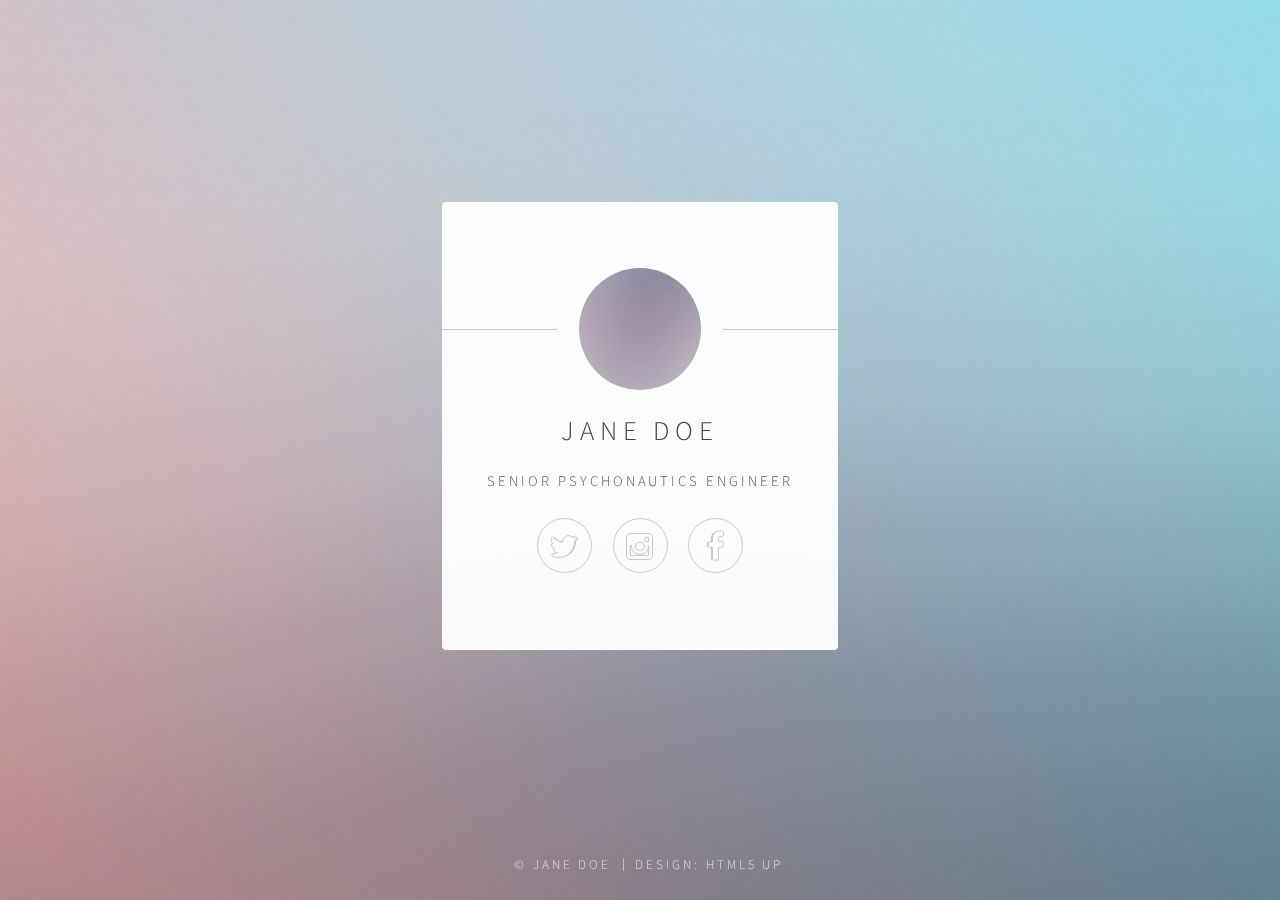
==== index.html @ 2afbfc9a "Updated" ====
<!DOCTYPE HTML>
<!--
	Identity by HTML5 UP
	html5up.net | @n33co
	Free for personal and commercial use under the CCA 3.0 license (html5up.net/license)
-->
<html>
	<head>
		<title>Identity by HTML5 UP</title>
		<meta charset="utf-8" />
		<meta name="viewport" content="width=device-width, initial-scale=1" />
		<!--[if lte IE 8]><script src="assets/js/html5shiv.js"></script><![endif]-->
		<link rel="stylesheet" href="assets/css/main.css" />
		<!--[if lte IE 9]><link rel="stylesheet" href="assets/css/ie9.css" /><![endif]-->
		<!--[if lte IE 8]><link rel="stylesheet" href="assets/css/ie8.css" /><![endif]-->
		<noscript><link rel="stylesheet" href="assets/css/noscript.css" /></noscript>
	</head>
	<body class="is-loading">

		<!-- Wrapper -->
			<div id="wrapper">

				<!-- Main -->
					<section id="main">
						<header>
							<span class="avatar"><img src="images/avatar.jpg" alt="" /></span>
							<h1>Jane Doe</h1>
							<p>Senior Psychonautics Engineer</p>
						</header>
						<!--
						<hr />
						<h2>Extra Stuff!</h2>
						<form method="post" action="#">
							<div class="field">
								<input type="text" name="name" id="name" placeholder="Name" />
							</div>
							<div class="field">
								<input type="email" name="email" id="email" placeholder="Email" />
							</div>
							<div class="field">
								<div class="select-wrapper">
									<select name="department" id="department">
										<option value="">Department</option>
										<option value="sales">Sales</option>
										<option value="tech">Tech Support</option>
										<option value="null">/dev/null</option>
									</select>
								</div>
							</div>
							<div class="field">
								<textarea name="message" id="message" placeholder="Message" rows="4"></textarea>
							</div>
							<div class="field">
								<input type="checkbox" id="human" name="human" /><label for="human">I'm a human</label>
							</div>
							<div class="field">
								<label>But are you a robot?</label>
								<input type="radio" id="robot_yes" name="robot" /><label for="robot_yes">Yes</label>
								<input type="radio" id="robot_no" name="robot" /><label for="robot_no">No</label>
							</div>
							<ul class="actions">
								<li><a href="#" class="button">Get Started</a></li>
							</ul>
						</form>
						<hr />
						-->
						<footer>
							<ul class="icons">
								<li><a href="#" class="fa-twitter">Twitter</a></li>
								<li><a href="#" class="fa-instagram">Instagram</a></li>
								<li><a href="#" class="fa-facebook">Facebook</a></li>
							</ul>
						</footer>
					</section>

				<!-- Footer -->
					<footer id="footer">
						<ul class="copyright">
							<li>&copy; Jane Doe</li>
							<li>Design: <a href="http://html5up.net">HTML5 UP</a></li>
						</ul>
					</footer>

			</div>

		<!-- Scripts -->
			<!--[if lte IE 8]><script src="assets/js/respond.min.js"></script><![endif]-->
			<script>
				if ('addEventListener' in window) {
					window.addEventListener('load', function() { document.body.className = document.body.className.replace(/\bis-loading\b/, ''); });
					document.body.className += (navigator.userAgent.match(/(MSIE|rv:11\.0)/) ? ' is-ie' : '');
				}
			</script>

	</body>
</html>
---- assets/css/main.css ----
@charset "UTF-8";
@import url(font-awesome.min.css);
@import url("http://fonts.googleapis.com/css?family=Source+Sans+Pro:300");

/*
	Identity by HTML5 UP
	html5up.net | @n33co
	Free for personal and commercial use under the CCA 3.0 license (html5up.net/license)
*/

/* Reset */

	html, body, div, span, applet, object, iframe, h1, h2, h3, h4, h5, h6, p, blockquote, pre, a, abbr, acronym, address, big, cite, code, del, dfn, em, img, ins, kbd, q, s, samp, small, strike, strong, sub, sup, tt, var, b, u, i, center, dl, dt, dd, ol, ul, li, fieldset, form, label, legend, table, caption, tbody, tfoot, thead, tr, th, td, article, aside, canvas, details, embed, figure, figcaption, footer, header, hgroup, menu, nav, output, ruby, section, summary, time, mark, audio, video {
		margin: 0;
		padding: 0;
		border: 0;
		font-size: 100%;
		font: inherit;
		vertical-align: baseline;
	}

	article, aside, details, figcaption, figure, footer, header, hgroup, menu, nav, section {
		display: block;
	}

	body {
		line-height: 1;
	}

	ol, ul {
		list-style: none;
	}

	blockquote, q {
		quotes: none;
	}

	blockquote:before, blockquote:after, q:before, q:after {
		content: '';
		content: none;
	}

	table {
		border-collapse: collapse;
		border-spacing: 0;
	}

	body {
		-webkit-text-size-adjust: none;
	}

/* Box Model */

	*, *:before, *:after {
		-moz-box-sizing: border-box;
		-webkit-box-sizing: border-box;
		box-sizing: border-box;
	}

/* Basic */

	@media screen and (max-width: 480px) {

		html, body {
			min-width: 320px;
		}

	}

	body.is-loading *, body.is-loading *:before, body.is-loading *:after {
		-moz-animation: none !important;
		-webkit-animation: none !important;
		-ms-animation: none !important;
		animation: none !important;
		-moz-transition: none !important;
		-webkit-transition: none !important;
		-ms-transition: none !important;
		transition: none !important;
	}

	html {
		height: 100%;
	}

	body {
		height: 100%;
		background-color: #ffffff;
		background-image: url("images/overlay.png"), -moz-linear-gradient(60deg, rgba(255, 165, 150, 0.5) 5%, rgba(0, 228, 255, 0.35)), url("../../images/bg.jpg");
		background-image: url("images/overlay.png"), -webkit-linear-gradient(60deg, rgba(255, 165, 150, 0.5) 5%, rgba(0, 228, 255, 0.35)), url("../../images/bg.jpg");
		background-image: url("images/overlay.png"), -ms-linear-gradient(60deg, rgba(255, 165, 150, 0.5) 5%, rgba(0, 228, 255, 0.35)), url("../../images/bg.jpg");
		background-image: url("images/overlay.png"), linear-gradient(60deg, rgba(255, 165, 150, 0.5) 5%, rgba(0, 228, 255, 0.35)), url("../../images/bg.jpg");
		background-repeat: repeat,			no-repeat,			no-repeat;
		background-size: 100px 100px, cover,				cover;
		background-position: top left,		center center,		bottom center;
		background-attachment: fixed,			fixed,				fixed;
	}

		body:after {
			content: '';
			display: block;
			position: fixed;
			top: 0;
			left: 0;
			width: 100%;
			height: inherit;
			opacity: 0;
			z-index: 1;
			background-color: #ffffff;
			background-image: url("images/overlay.png"), -moz-linear-gradient(60deg, rgba(255, 165, 150, 0.5) 5%, rgba(0, 228, 255, 0.35));
			background-image: url("images/overlay.png"), -webkit-linear-gradient(60deg, rgba(255, 165, 150, 0.5) 5%, rgba(0, 228, 255, 0.35));
			background-image: url("images/overlay.png"), -ms-linear-gradient(60deg, rgba(255, 165, 150, 0.5) 5%, rgba(0, 228, 255, 0.35));
			background-image: url("images/overlay.png"), linear-gradient(60deg, rgba(255, 165, 150, 0.5) 5%, rgba(0, 228, 255, 0.35));
			background-repeat: repeat,			no-repeat;
			background-size: 100px 100px, cover;
			background-position: top left,		center center;
			-moz-transition: opacity 1.75s ease-out;
			-webkit-transition: opacity 1.75s ease-out;
			-ms-transition: opacity 1.75s ease-out;
			transition: opacity 1.75s ease-out;
		}

		body.is-loading:after {
			opacity: 1;
		}

/* Type */

	body, input, select, textarea {
		color: #414f57;
		font-family: "Source Sans Pro", Helvetica, sans-serif;
		font-size: 14pt;
		font-weight: 300;
		line-height: 2;
		letter-spacing: 0.2em;
		text-transform: uppercase;
	}

		@media screen and (max-width: 1680px) {

			body, input, select, textarea {
				font-size: 11pt;
			}

		}

		@media screen and (max-width: 480px) {

			body, input, select, textarea {
				font-size: 10pt;
				line-height: 1.75;
			}

		}

	a {
		-moz-transition: color 0.2s ease, border-color 0.2s ease;
		-webkit-transition: color 0.2s ease, border-color 0.2s ease;
		-ms-transition: color 0.2s ease, border-color 0.2s ease;
		transition: color 0.2s ease, border-color 0.2s ease;
		color: inherit;
		text-decoration: none;
	}

		a:before {
			-moz-transition: color 0.2s ease, text-shadow 0.2s ease;
			-webkit-transition: color 0.2s ease, text-shadow 0.2s ease;
			-ms-transition: color 0.2s ease, text-shadow 0.2s ease;
			transition: color 0.2s ease, text-shadow 0.2s ease;
		}

		a:hover {
			color: #ff7496;
		}

	strong, b {
		color: #313f47;
	}

	em, i {
		font-style: italic;
	}

	p {
		margin: 0 0 1.5em 0;
	}

	h1, h2, h3, h4, h5, h6 {
		color: #313f47;
		line-height: 1.5;
		margin: 0 0 0.75em 0;
	}

		h1 a, h2 a, h3 a, h4 a, h5 a, h6 a {
			color: inherit;
			text-decoration: none;
		}

	h1 {
		font-size: 1.85em;
		letter-spacing: 0.22em;
		margin: 0 0 0.525em 0;
	}

	h2 {
		font-size: 1.25em;
	}

	h3 {
		font-size: 1em;
	}

	h4 {
		font-size: 1em;
	}

	h5 {
		font-size: 1em;
	}

	h6 {
		font-size: 1em;
	}

	@media screen and (max-width: 480px) {

		h1 {
			font-size: 1.65em;
		}

	}

	sub {
		font-size: 0.8em;
		position: relative;
		top: 0.5em;
	}

	sup {
		font-size: 0.8em;
		position: relative;
		top: -0.5em;
	}

	hr {
		border: 0;
		border-bottom: solid 1px #c8cccf;
		margin: 3em 0;
	}

/* Form */

	form {
		margin: 0 0 1.5em 0;
	}

		form > .field {
			margin: 0 0 1.5em 0;
		}

			form > .field > :last-child {
				margin-bottom: 0;
			}

	label {
		color: #313f47;
		display: block;
		font-size: 0.9em;
		margin: 0 0 0.75em 0;
	}

	input[type="text"],
	input[type="password"],
	input[type="email"],
	input[type="tel"],
	select,
	textarea {
		-moz-appearance: none;
		-webkit-appearance: none;
		-ms-appearance: none;
		appearance: none;
		border-radius: 4px;
		border: solid 1px #c8cccf;
		color: inherit;
		display: block;
		outline: 0;
		padding: 0 1em;
		text-decoration: none;
		width: 100%;
	}

		input[type="text"]:invalid,
		input[type="password"]:invalid,
		input[type="email"]:invalid,
		input[type="tel"]:invalid,
		select:invalid,
		textarea:invalid {
			box-shadow: none;
		}

		input[type="text"]:focus,
		input[type="password"]:focus,
		input[type="email"]:focus,
		input[type="tel"]:focus,
		select:focus,
		textarea:focus {
			border-color: #ff7496;
		}

	.select-wrapper {
		text-decoration: none;
		display: block;
		position: relative;
	}

		.select-wrapper:before {
			content: "";
			-moz-osx-font-smoothing: grayscale;
			-webkit-font-smoothing: antialiased;
			font-family: FontAwesome;
			font-style: normal;
			font-weight: normal;
			text-transform: none !important;
		}

		.select-wrapper:before {
			color: #c8cccf;
			display: block;
			height: 2.75em;
			line-height: 2.75em;
			pointer-events: none;
			position: absolute;
			right: 0;
			text-align: center;
			top: 0;
			width: 2.75em;
		}

		.select-wrapper select::-ms-expand {
			display: none;
		}

	input[type="text"],
	input[type="password"],
	input[type="email"],
	select {
		height: 2.75em;
	}

	textarea {
		padding: 0.75em 1em;
	}

	input[type="checkbox"],
	input[type="radio"] {
		-moz-appearance: none;
		-webkit-appearance: none;
		-ms-appearance: none;
		appearance: none;
		display: block;
		float: left;
		margin-right: -2em;
		opacity: 0;
		width: 1em;
		z-index: -1;
	}

		input[type="checkbox"] + label,
		input[type="radio"] + label {
			text-decoration: none;
			color: #414f57;
			cursor: pointer;
			display: inline-block;
			font-size: 1em;
			font-weight: 300;
			padding-left: 2.4em;
			padding-right: 0.75em;
			position: relative;
		}

			input[type="checkbox"] + label:before,
			input[type="radio"] + label:before {
				-moz-osx-font-smoothing: grayscale;
				-webkit-font-smoothing: antialiased;
				font-family: FontAwesome;
				font-style: normal;
				font-weight: normal;
				text-transform: none !important;
			}

			input[type="checkbox"] + label:before,
			input[type="radio"] + label:before {
				border-radius: 4px;
				border: solid 1px #c8cccf;
				content: '';
				display: inline-block;
				height: 1.65em;
				left: 0;
				line-height: 1.58125em;
				position: absolute;
				text-align: center;
				top: 0.15em;
				width: 1.65em;
			}

		input[type="checkbox"]:checked + label:before,
		input[type="radio"]:checked + label:before {
			color: #ff7496;
			content: '\f00c';
		}

		input[type="checkbox"]:focus + label:before,
		input[type="radio"]:focus + label:before {
			border-color: #ff7496;
		}

	input[type="checkbox"] + label:before {
		border-radius: 4px;
	}

	input[type="radio"] + label:before {
		border-radius: 100%;
	}

	::-webkit-input-placeholder {
		color: #616f77 !important;
		opacity: 1.0;
	}

	:-moz-placeholder {
		color: #616f77 !important;
		opacity: 1.0;
	}

	::-moz-placeholder {
		color: #616f77 !important;
		opacity: 1.0;
	}

	:-ms-input-placeholder {
		color: #616f77 !important;
		opacity: 1.0;
	}

	.formerize-placeholder {
		color: #616f77 !important;
		opacity: 1.0;
	}

/* Icon */

	.icon {
		text-decoration: none;
		position: relative;
		border-bottom: none;
	}

		.icon:before {
			-moz-osx-font-smoothing: grayscale;
			-webkit-font-smoothing: antialiased;
			font-family: FontAwesome;
			font-style: normal;
			font-weight: normal;
			text-transform: none !important;
		}

		.icon > .label {
			display: none;
		}

/* List */

	ol {
		list-style: decimal;
		margin: 0 0 1.5em 0;
		padding-left: 1.25em;
	}

		ol li {
			padding-left: 0.25em;
		}

	ul {
		list-style: disc;
		margin: 0 0 1.5em 0;
		padding-left: 1em;
	}

		ul li {
			padding-left: 0.5em;
		}

		ul.alt {
			list-style: none;
			padding-left: 0;
		}

			ul.alt li {
				border-top: solid 1px #c8cccf;
				padding: 0.5em 0;
			}

				ul.alt li:first-child {
					border-top: 0;
					padding-top: 0;
				}

		ul.icons {
			cursor: default;
			list-style: none;
			padding-left: 0;
			margin-top: -0.675em;
		}

			ul.icons li {
				display: inline-block;
				padding: 0.675em 0.5em;
			}

				ul.icons li a {
					text-decoration: none;
					position: relative;
					display: block;
					width: 3.75em;
					height: 3.75em;
					border-radius: 100%;
					border: solid 1px #c8cccf;
					line-height: 3.75em;
					overflow: hidden;
					text-align: center;
					text-indent: 3.75em;
					white-space: nowrap;
				}

					ul.icons li a:before {
						-moz-osx-font-smoothing: grayscale;
						-webkit-font-smoothing: antialiased;
						font-family: FontAwesome;
						font-style: normal;
						font-weight: normal;
						text-transform: none !important;
					}

					ul.icons li a:before {
						color: #ffffff;
						text-shadow: 1.25px 0px 0px #c8cccf, -1.25px 0px 0px #c8cccf, 0px 1.25px 0px #c8cccf, 0px -1.25px 0px #c8cccf;
					}

					ul.icons li a:hover:before {
						text-shadow: 1.25px 0px 0px #ff7496, -1.25px 0px 0px #ff7496, 0px 1.25px 0px #ff7496, 0px -1.25px 0px #ff7496;
					}

					ul.icons li a:before {
						position: absolute;
						top: 0;
						left: 0;
						width: inherit;
						height: inherit;
						font-size: 1.85rem;
						line-height: inherit;
						text-align: center;
						text-indent: 0;
					}

					ul.icons li a:hover {
						border-color: #ff7496;
					}

			@media screen and (max-width: 480px) {

				ul.icons li a:before {
					font-size: 1.5rem;
				}

			}

		ul.actions {
			cursor: default;
			list-style: none;
			padding-left: 0;
		}

			ul.actions li {
				display: inline-block;
				padding: 0 0.75em 0 0;
				vertical-align: middle;
			}

				ul.actions li:last-child {
					padding-right: 0;
				}

	dl {
		margin: 0 0 1.5em 0;
	}

		dl dt {
			display: block;
			margin: 0 0 0.75em 0;
		}

		dl dd {
			margin-left: 1.5em;
		}

/* Button */

	input[type="submit"],
	input[type="reset"],
	input[type="button"],
	button,
	.button {
		-moz-appearance: none;
		-webkit-appearance: none;
		-ms-appearance: none;
		appearance: none;
		-moz-transition: background-color 0.2s ease-in-out, border-color 0.2s ease-in-out, color 0.2s ease-in-out;
		-webkit-transition: background-color 0.2s ease-in-out, border-color 0.2s ease-in-out, color 0.2s ease-in-out;
		-ms-transition: background-color 0.2s ease-in-out, border-color 0.2s ease-in-out, color 0.2s ease-in-out;
		transition: background-color 0.2s ease-in-out, border-color 0.2s ease-in-out, color 0.2s ease-in-out;
		display: inline-block;
		height: 2.75em;
		line-height: 2.75em;
		padding: 0 1.5em;
		background-color: transparent;
		border-radius: 4px;
		border: solid 1px #c8cccf;
		color: #414f57 !important;
		cursor: pointer;
		text-align: center;
		text-decoration: none;
		white-space: nowrap;
	}

		input[type="submit"]:hover,
		input[type="reset"]:hover,
		input[type="button"]:hover,
		button:hover,
		.button:hover {
			border-color: #ff7496;
			color: #ff7496 !important;
		}

		input[type="submit"].icon,
		input[type="reset"].icon,
		input[type="button"].icon,
		button.icon,
		.button.icon {
			padding-left: 1.35em;
		}

			input[type="submit"].icon:before,
			input[type="reset"].icon:before,
			input[type="button"].icon:before,
			button.icon:before,
			.button.icon:before {
				margin-right: 0.5em;
			}

		input[type="submit"].fit,
		input[type="reset"].fit,
		input[type="button"].fit,
		button.fit,
		.button.fit {
			display: block;
			width: 100%;
			margin: 0 0 0.75em 0;
		}

		input[type="submit"].small,
		input[type="reset"].small,
		input[type="button"].small,
		button.small,
		.button.small {
			font-size: 0.8em;
		}

		input[type="submit"].big,
		input[type="reset"].big,
		input[type="button"].big,
		button.big,
		.button.big {
			font-size: 1.35em;
		}

		input[type="submit"].disabled, input[type="submit"]:disabled,
		input[type="reset"].disabled,
		input[type="reset"]:disabled,
		input[type="button"].disabled,
		input[type="button"]:disabled,
		button.disabled,
		button:disabled,
		.button.disabled,
		.button:disabled {
			-moz-pointer-events: none;
			-webkit-pointer-events: none;
			-ms-pointer-events: none;
			pointer-events: none;
			opacity: 0.5;
		}

/* Main */

	#main {
		position: relative;
		max-width: 100%;
		min-width: 27em;
		padding: 4.5em 3em 3em 3em ;
		background: #ffffff;
		border-radius: 4px;
		cursor: default;
		opacity: 0.95;
		text-align: center;
		-moz-transform-origin: 50% 50%;
		-webkit-transform-origin: 50% 50%;
		-ms-transform-origin: 50% 50%;
		transform-origin: 50% 50%;
		-moz-transform: rotateX(0deg);
		-webkit-transform: rotateX(0deg);
		-ms-transform: rotateX(0deg);
		transform: rotateX(0deg);
		-moz-transition: opacity 1s ease, -moz-transform 1s ease;
		-webkit-transition: opacity 1s ease, -webkit-transform 1s ease;
		-ms-transition: opacity 1s ease, -ms-transform 1s ease;
		transition: opacity 1s ease, transform 1s ease;
	}

		#main .avatar {
			position: relative;
			display: block;
			margin-bottom: 1.5em;
		}

			#main .avatar img {
				display: block;
				margin: 0 auto;
				border-radius: 100%;
				box-shadow: 0 0 0 1.5em #ffffff;
			}

			#main .avatar:before {
				content: '';
				display: block;
				position: absolute;
				top: 50%;
				left: -3em;
				width: calc(100% + 6em);
				height: 1px;
				z-index: -1;
				background: #c8cccf;
			}

		@media screen and (max-width: 480px) {

			#main {
				min-width: 0;
				width: 100%;
				padding: 4em 2em 2.5em 2em ;
			}

				#main .avatar:before {
					left: -2em;
					width: calc(100% + 4em);
				}

		}

		body.is-loading #main {
			opacity: 0;
			-moz-transform: rotateX(15deg);
			-webkit-transform: rotateX(15deg);
			-ms-transform: rotateX(15deg);
			transform: rotateX(15deg);
		}

/* Footer */

	#footer {
		-moz-align-self: -moz-flex-end;
		-webkit-align-self: -webkit-flex-end;
		-ms-align-self: -ms-flex-end;
		align-self: flex-end;
		width: 100%;
		padding: 1.5em 0 0 0;
		color: rgba(255, 255, 255, 0.75);
		cursor: default;
		text-align: center;
	}

		#footer .copyright {
			margin: 0;
			padding: 0;
			font-size: 0.9em;
			list-style: none;
		}

			#footer .copyright li {
				display: inline-block;
				margin: 0 0 0 0.45em;
				padding: 0 0 0 0.85em;
				border-left: solid 1px rgba(255, 255, 255, 0.5);
				line-height: 1;
			}

				#footer .copyright li:first-child {
					border-left: 0;
				}

/* Wrapper */

	#wrapper {
		display: -moz-flex;
		display: -webkit-flex;
		display: -ms-flex;
		display: flex;
		-moz-align-items: center;
		-webkit-align-items: center;
		-ms-align-items: center;
		align-items: center;
		-moz-justify-content: space-between;
		-webkit-justify-content: space-between;
		-ms-justify-content: space-between;
		justify-content: space-between;
		-moz-flex-direction: column;
		-webkit-flex-direction: column;
		-ms-flex-direction: column;
		flex-direction: column;
		-moz-perspective: 1000px;
		-webkit-perspective: 1000px;
		-ms-perspective: 1000px;
		perspective: 1000px;
		position: relative;
		min-height: 100%;
		padding: 1.5em;
		z-index: 2;
	}

		#wrapper > * {
			z-index: 1;
		}

		#wrapper:before {
			content: '';
			display: block;
		}

		@media screen and (max-width: 360px) {

			#wrapper {
				padding: 0.75em;
			}

		}

		body.is-ie #wrapper {
			height: 100%;
		}
---- assets/css/ie9.css ----
/*
	Identity by HTML5 UP
	html5up.net | @n33co
	Free for personal and commercial use under the CCA 3.0 license (html5up.net/license)
*/

/* Basic */

	body {
		background-image: url("../../images/bg.jpg");
		background-repeat: no-repeat;
		background-size: cover;
		background-position: bottom center;
		background-attachment: fixed;
	}

		body:after {
			display: none;
		}

/* List */

	ul.icons li a:before {
		color: #c8cccf;
	}

	ul.icons li a:hover:before {
		color: #ff7496;
	}

/* Wrapper */

	#wrapper {
		text-align: center;
	}

/* Main */

	#main {
		display: inline-block;
	}
---- assets/css/ie8.css ----
/*
	Identity by HTML5 UP
	html5up.net | @n33co
	Free for personal and commercial use under the CCA 3.0 license (html5up.net/license)
*/

/* List */

	ul.icons li a {
		-ms-behavior: url("assets/js/PIE.htc");
	}

		ul.icons li a:before {
			text-align: center;
			font-size: 26px;
		}

/* Main */

	#main {
		-ms-behavior: url("assets/js/PIE.htc");
	}

		#main .avatar img {
			-ms-behavior: url("assets/js/PIE.htc");
		}

/* Footer */

	#footer {
		color: #fff;
	}

		#footer .copyright li {
			border-left: solid 1px #fff;
		}
---- assets/css/noscript.css ----
/*
	Identity by HTML5 UP
	html5up.net | @n33co
	Free for personal and commercial use under the CCA 3.0 license (html5up.net/license)
*/

/* Basic */

	body:after {
		display: none;
	}

/* Main */

	#main {
		-moz-transform: none !important;
		-webkit-transform: none !important;
		-ms-transform: none !important;
		transform: none !important;
		opacity: 1 !important;
	}
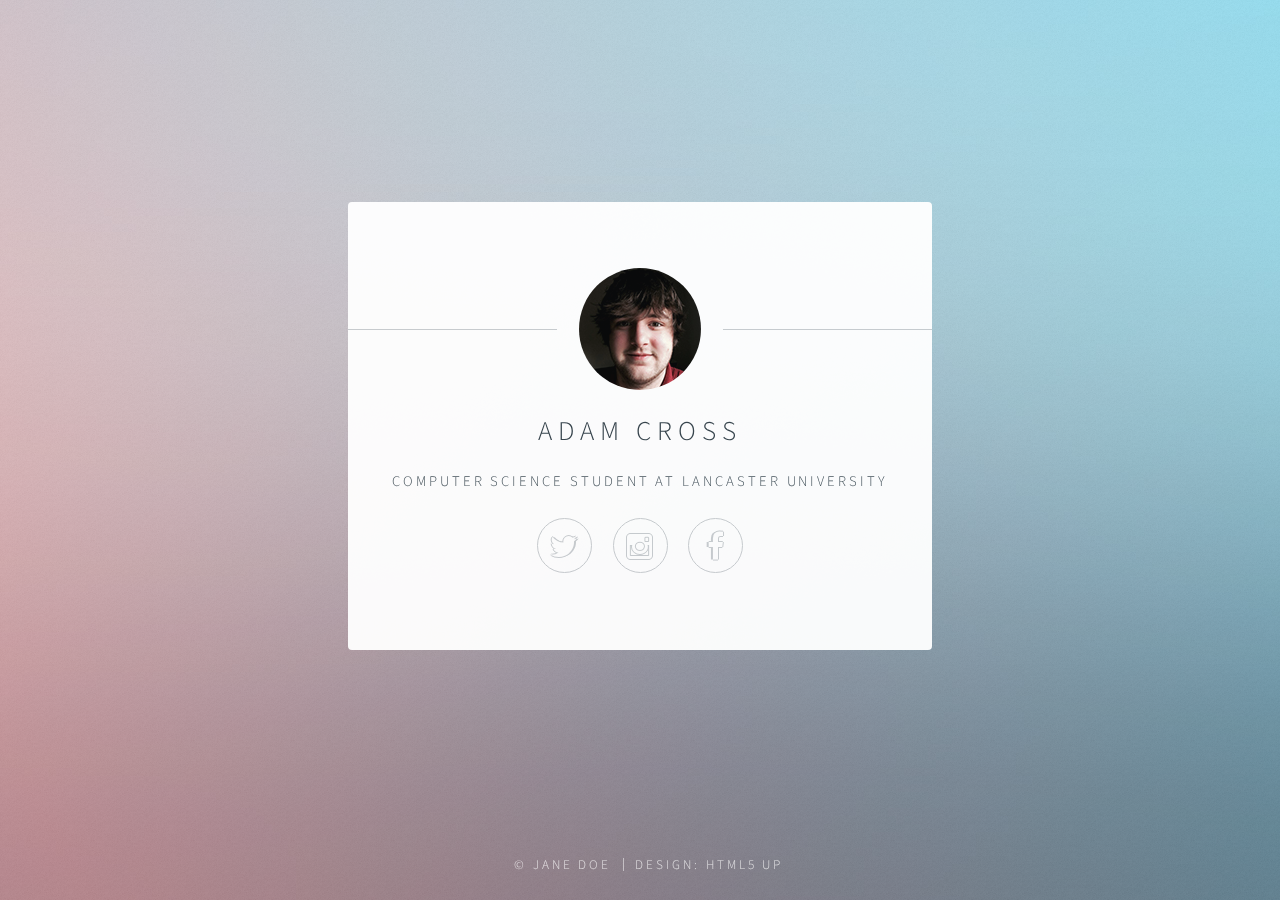
==== commit 9271ac35: "-" ====
--- a/index.html
+++ b/index.html
@@ -6,7 +6,7 @@
 -->
 <html>
 	<head>
-		<title>Identity by HTML5 UP</title>
+		<title>Adam Cross</title>
 		<meta charset="utf-8" />
 		<meta name="viewport" content="width=device-width, initial-scale=1" />
 		<!--[if lte IE 8]><script src="assets/js/html5shiv.js"></script><![endif]-->
@@ -24,8 +24,8 @@
 					<section id="main">
 						<header>
 							<span class="avatar"><img src="images/avatar.jpg" alt="" /></span>
-							<h1>Jane Doe</h1>
-							<p>Senior Psychonautics Engineer</p>
+							<h1>Adam Cross</h1>
+							<p>Computer Science Student at Lancaster University</p>
 						</header>
 						<!--
 						<hr />
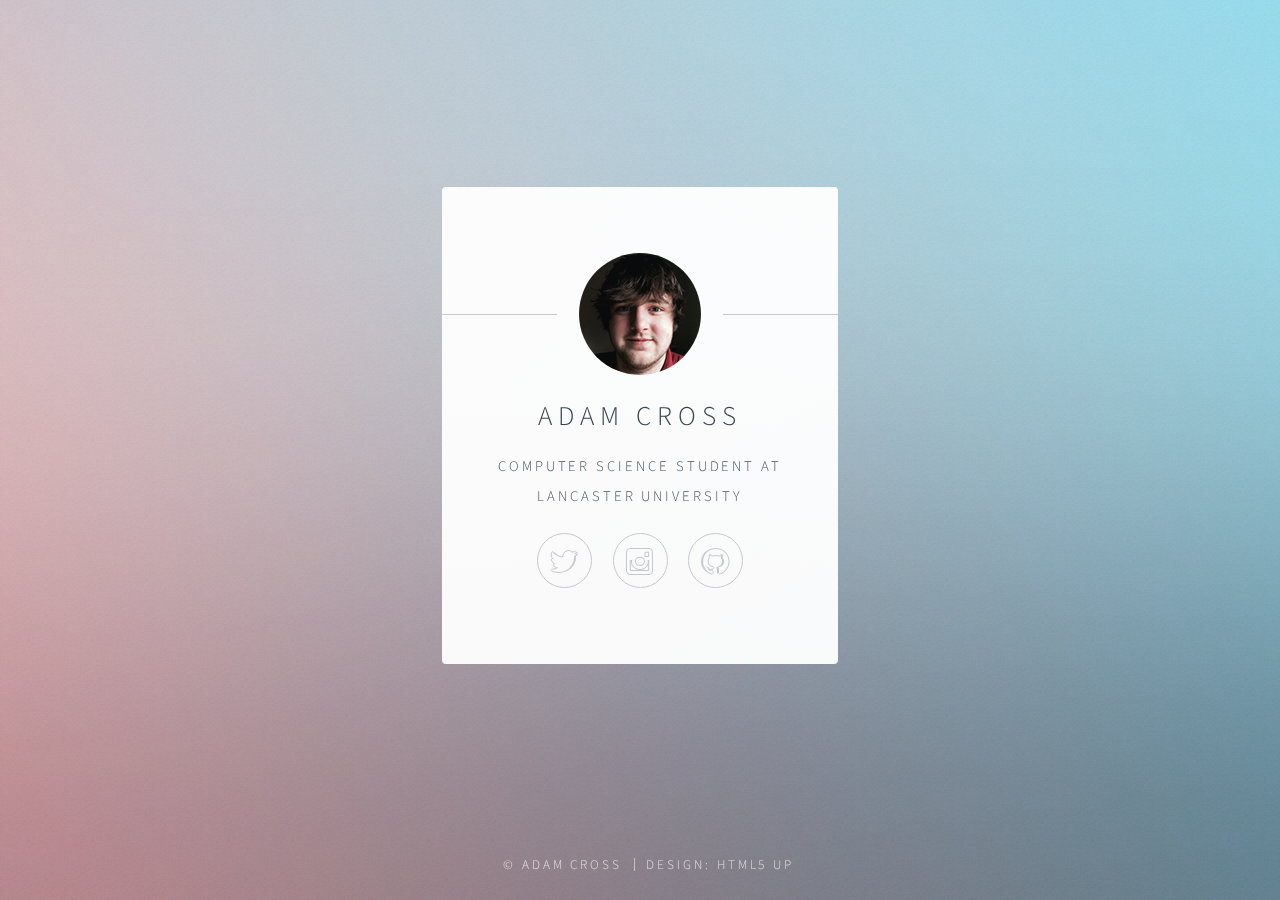
==== commit 0d7a8469: "Updated links" ====
--- a/index.html
+++ b/index.html
@@ -25,7 +25,7 @@
 						<header>
 							<span class="avatar"><img src="images/avatar.jpg" alt="" /></span>
 							<h1>Adam Cross</h1>
-							<p>Computer Science Student at Lancaster University</p>
+							<p>Computer Science Student at <br> Lancaster University</p>
 						</header>
 						<!--
 						<hr />
@@ -66,9 +66,9 @@
 						-->
 						<footer>
 							<ul class="icons">
-								<li><a href="#" class="fa-twitter">Twitter</a></li>
-								<li><a href="#" class="fa-instagram">Instagram</a></li>
-								<li><a href="#" class="fa-facebook">Facebook</a></li>
+								<li><a href="http://twitter.com/Adam_Cross_" target="_blank" class="fa-twitter">Twitter</a></li>
+								<li><a href="https://instagram.com/adam_cross_/" target="_blank" class="fa-instagram">Instagram</a></li>
+								<li><a href="http://github.com/adamdcross" target="_blank" class="fa-github">GitHub</a></li>
 							</ul>
 						</footer>
 					</section>
@@ -76,7 +76,7 @@
 				<!-- Footer -->
 					<footer id="footer">
 						<ul class="copyright">
-							<li>&copy; Jane Doe</li>
+							<li>&copy; Adam Cross</li>
 							<li>Design: <a href="http://html5up.net">HTML5 UP</a></li>
 						</ul>
 					</footer>
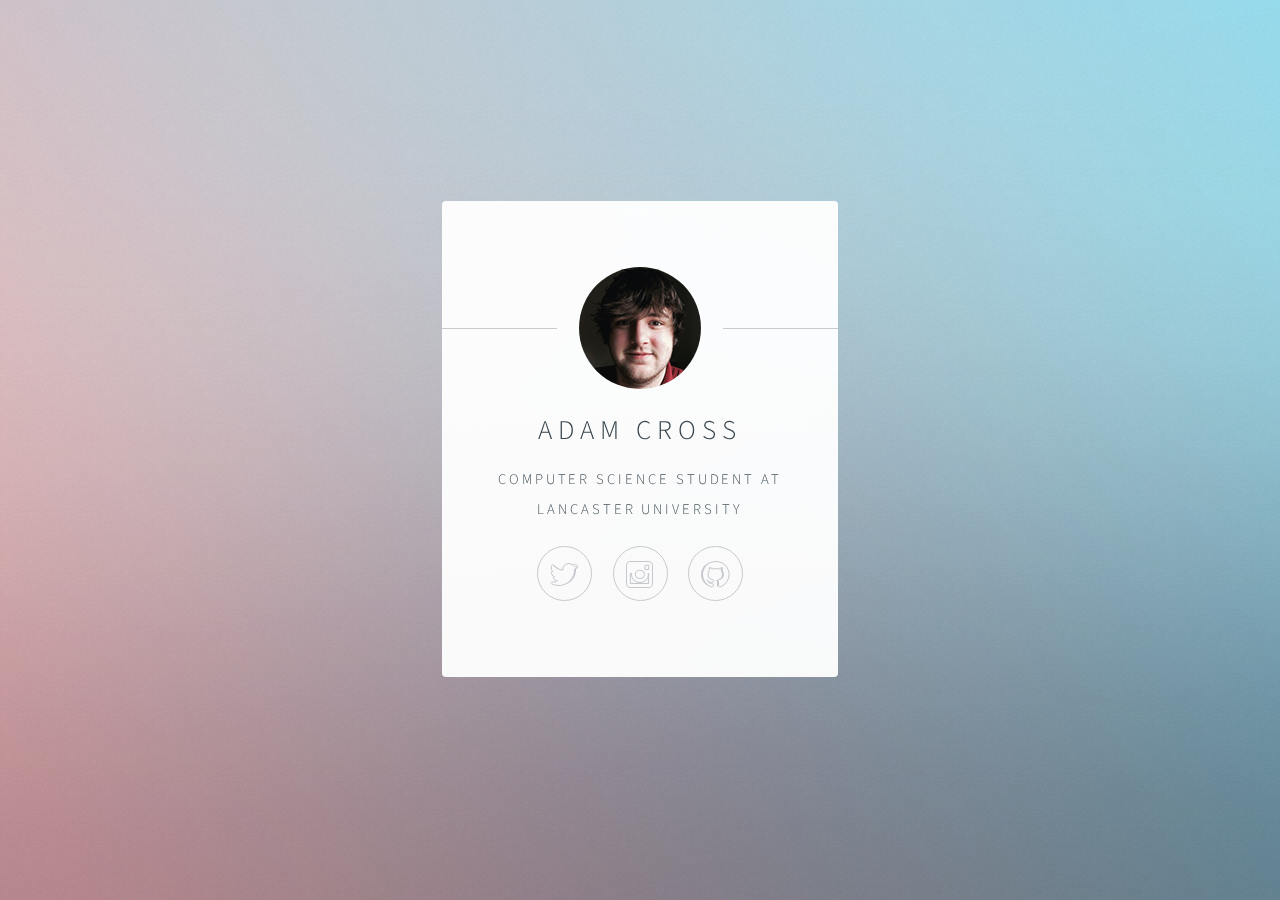
==== commit 863d45d4: "Removed copyright notice to make it look cleaner" ====
--- a/index.html
+++ b/index.html
@@ -76,8 +76,6 @@
 				<!-- Footer -->
 					<footer id="footer">
 						<ul class="copyright">
-							<li>&copy; Adam Cross</li>
-							<li>Design: <a href="http://html5up.net">HTML5 UP</a></li>
 						</ul>
 					</footer>
 
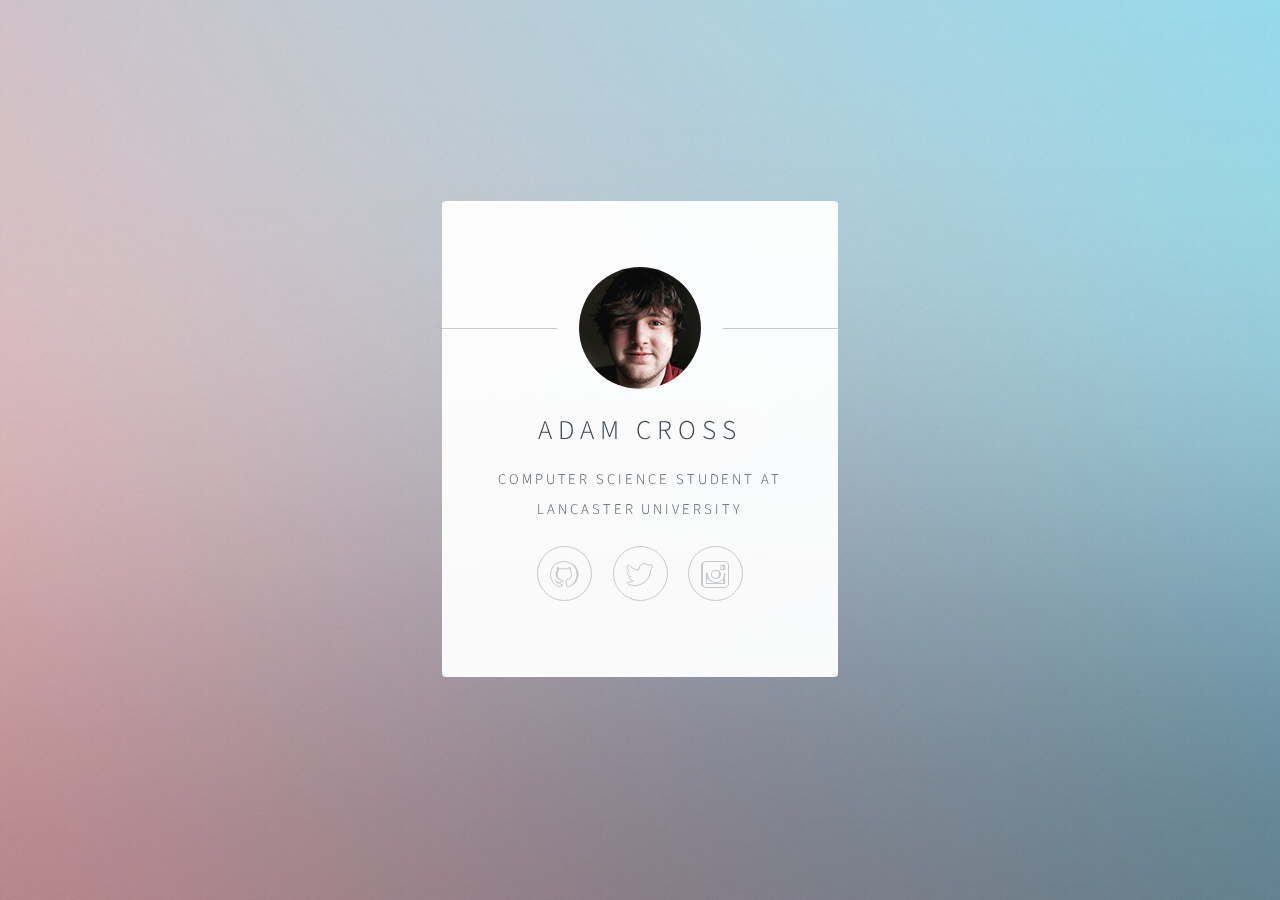
==== commit 5bc2ed03: "Removed redundant code" ====
--- a/index.html
+++ b/index.html
@@ -27,48 +27,12 @@
 							<h1>Adam Cross</h1>
 							<p>Computer Science Student at <br> Lancaster University</p>
 						</header>
-						<!--
-						<hr />
-						<h2>Extra Stuff!</h2>
-						<form method="post" action="#">
-							<div class="field">
-								<input type="text" name="name" id="name" placeholder="Name" />
-							</div>
-							<div class="field">
-								<input type="email" name="email" id="email" placeholder="Email" />
-							</div>
-							<div class="field">
-								<div class="select-wrapper">
-									<select name="department" id="department">
-										<option value="">Department</option>
-										<option value="sales">Sales</option>
-										<option value="tech">Tech Support</option>
-										<option value="null">/dev/null</option>
-									</select>
-								</div>
-							</div>
-							<div class="field">
-								<textarea name="message" id="message" placeholder="Message" rows="4"></textarea>
-							</div>
-							<div class="field">
-								<input type="checkbox" id="human" name="human" /><label for="human">I'm a human</label>
-							</div>
-							<div class="field">
-								<label>But are you a robot?</label>
-								<input type="radio" id="robot_yes" name="robot" /><label for="robot_yes">Yes</label>
-								<input type="radio" id="robot_no" name="robot" /><label for="robot_no">No</label>
-							</div>
-							<ul class="actions">
-								<li><a href="#" class="button">Get Started</a></li>
-							</ul>
-						</form>
-						<hr />
-						-->
+
 						<footer>
 							<ul class="icons">
+								<li><a href="http://github.com/adamdcross" target="_blank" class="fa-github">GitHub</a></li>
 								<li><a href="http://twitter.com/Adam_Cross_" target="_blank" class="fa-twitter">Twitter</a></li>
 								<li><a href="https://instagram.com/adam_cross_/" target="_blank" class="fa-instagram">Instagram</a></li>
-								<li><a href="http://github.com/adamdcross" target="_blank" class="fa-github">GitHub</a></li>
 							</ul>
 						</footer>
 					</section>
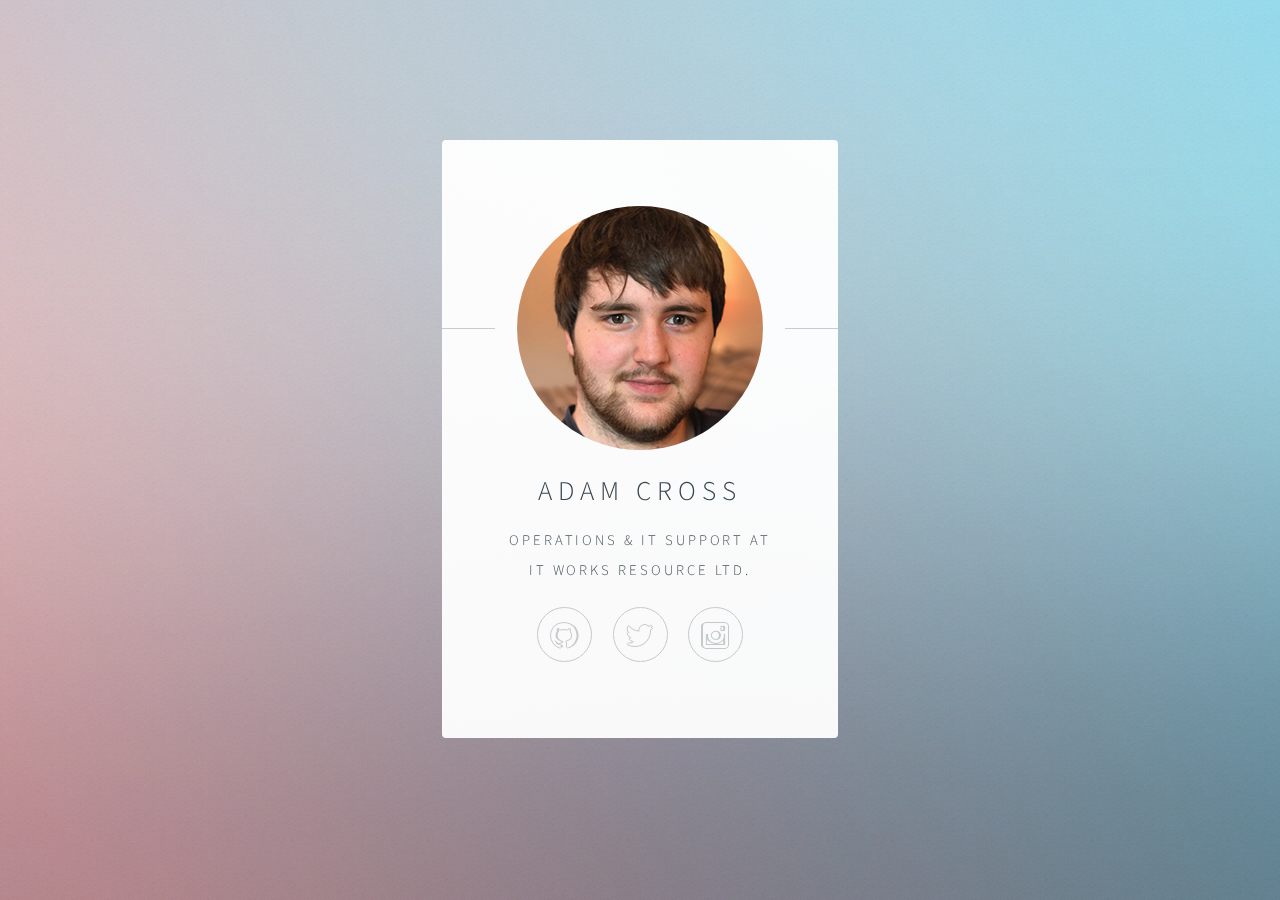
==== commit 188e8750: "Update index.html" ====
--- a/index.html
+++ b/index.html
@@ -25,7 +25,7 @@
 						<header>
 							<span class="avatar"><img src="images/avatar.jpg" alt="" /></span>
 							<h1>Adam Cross</h1>
-							<p>Computer Science Student at <br> Lancaster University</p>
+							<p>Operations & IT Support at <br>IT Works Resource Ltd.</p>
 						</header>
 
 						<footer>
@@ -55,4 +55,4 @@
 			</script>
 
 	</body>
-</html>+</html>
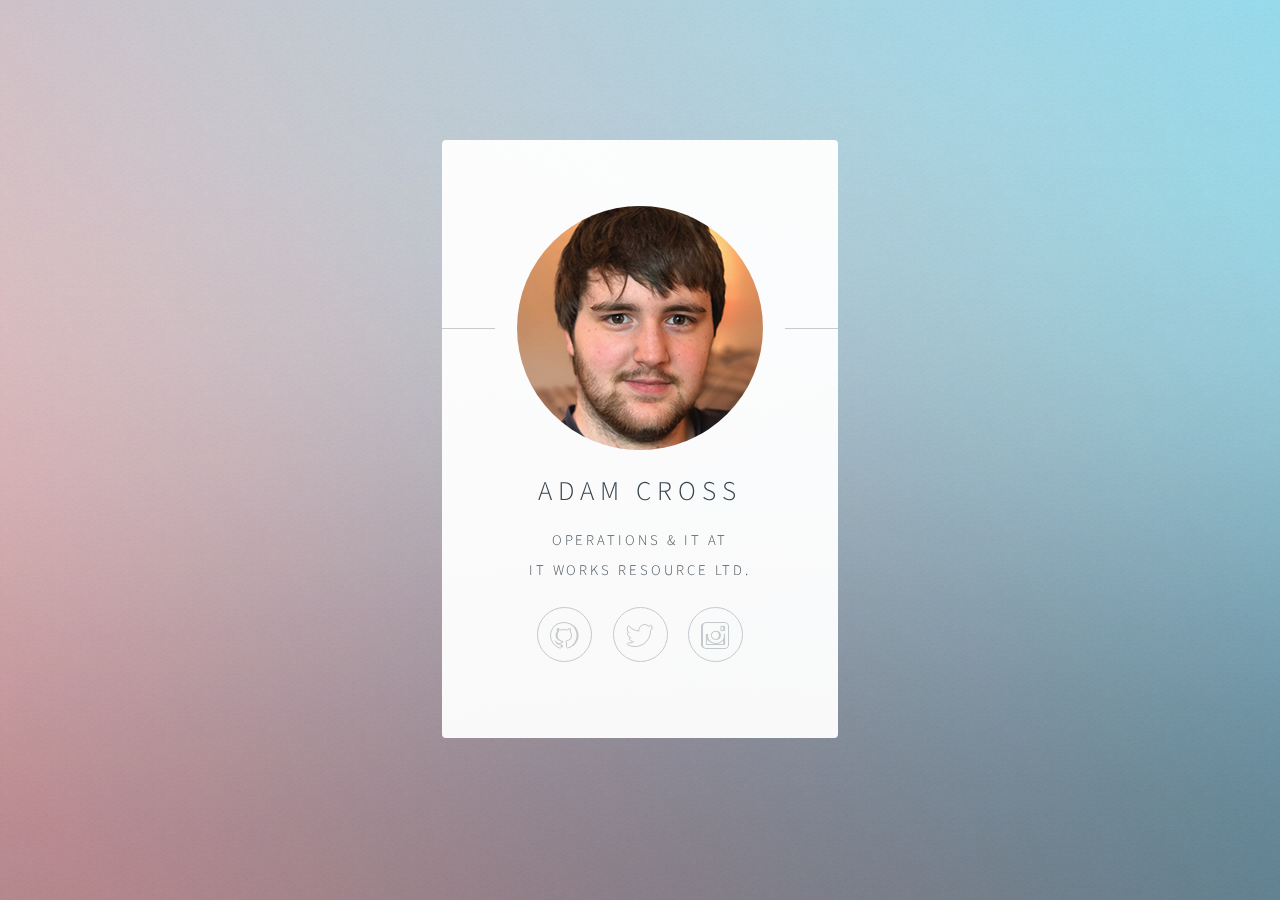
==== commit 2c219655: "Update index.html" ====
--- a/index.html
+++ b/index.html
@@ -25,7 +25,7 @@
 						<header>
 							<span class="avatar"><img src="images/avatar.jpg" alt="" /></span>
 							<h1>Adam Cross</h1>
-							<p>Operations & IT Support at <br>IT Works Resource Ltd.</p>
+							<p>Operations & IT at <br>IT Works Resource Ltd.</p>
 						</header>
 
 						<footer>
